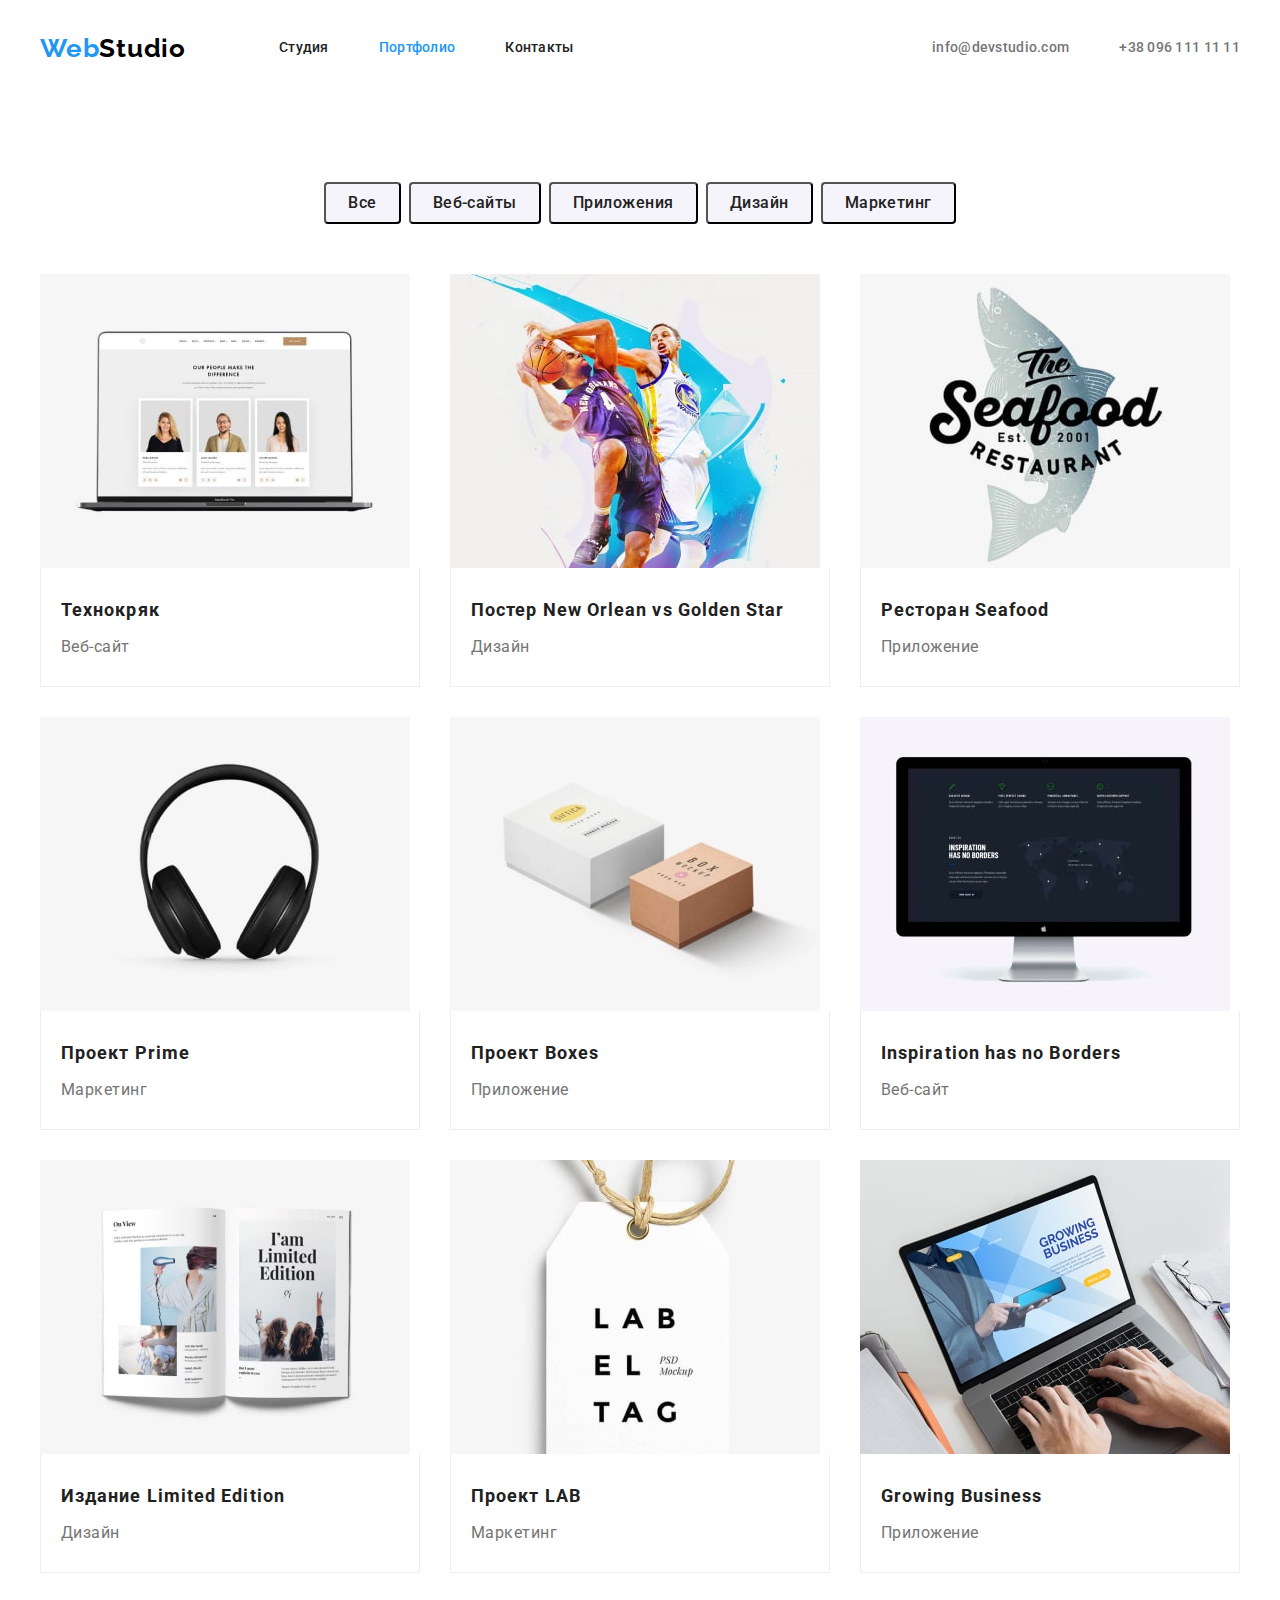
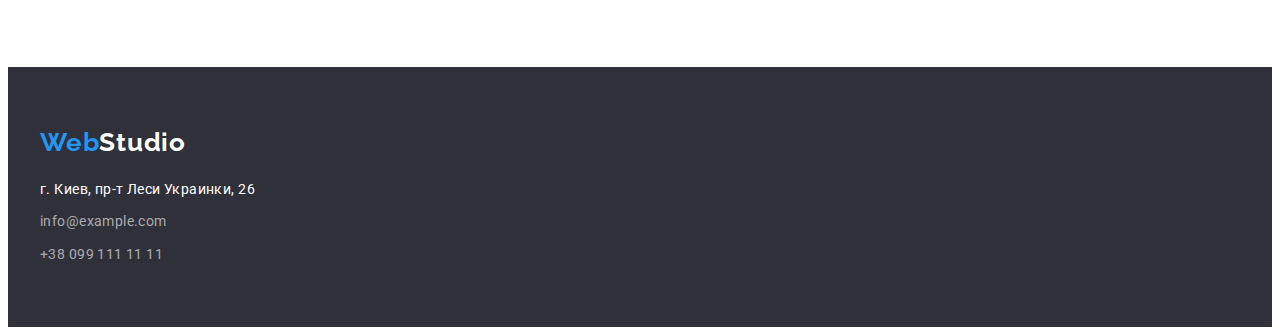
==== portfolio.html @ d0dc1fa3 "add files" ====
<!DOCTYPE html>
<html lang="en">
<head>
    <meta charset="UTF-8">
    <meta http-equiv="X-UA-Compatible" content="IE=edge">
    <meta name="viewport" content="width=device-width, initial-scale=1.0">
    <title>Document</title>
    <link rel="preconnect" href="https://fonts.googleapis.com">
    <link rel="preconnect" href="https://fonts.gstatic.com" crossorigin>
    <link href="https://fonts.googleapis.com/css2?family=Raleway:wght@700&family=Roboto:wght@400;500;700;900&display=swap" rel="stylesheet">
    <link rel="stylesheet" href="https://cdnjs.cloudflare.com/ajax/libs/modern-normalize/1.1.0/modern-normalize.min.css" integrity="sha512-wpPYUAdjBVSE4KJnH1VR1HeZfpl1ub8YT/NKx4PuQ5NmX2tKuGu6U/JRp5y+Y8XG2tV+wKQpNHVUX03MfMFn9Q==" crossorigin="anonymous" referrerpolicy="no-referrer" />
    <link rel="stylesheet" href="css/styles.css">
</head>
<body>
    
<!---------------------HEADER---------------------------->


<header class="header">
    <div class="container header-container">
    <nav class="header-nav">
        <a class="header-logo link" lang="en" href="./"><span class="logo-web">Web</span>Studio</a>
        <ul class="header-list list">
            <li class="header-item">
                <a class="header-link link" href="./index.html">Студия</a></li>
            <li class="header-item">
                <a class="header-link link current" href="./portfolio.html">Портфолио</a></li>
            <li class="header-item">
                <a class="header-link link" href="#0">Контакты</a></li>
        </ul>
    </nav>
    <ul class="list header-adress">
        <li class="header-contacts">
            <a class="header-mail link" href="mailto:info@devstudio.com">info@devstudio.com</a>
        </li>
        <li class="header-contacts">
            <a class="header-tel link" href="tel:+380961111111">+38 096 111 11 11</a>
        </li>
    </ul>
    </div>
</header>


<!---------------------PORTFOLIO---------------------------->

    <main>
        <section class="portfolio">
            <div class="container">
            <h2 class="visually-hidden">Портфолио</h2>
            <ul class="portfolio-list list">
                <li class="btn-item">
                    <button class="portfolio-btn" type="button"><span class="portfolio-btn-text">Все</span></button>
                </li>
                <li class="btn-item">
                    <button class="portfolio-btn" type="button"><span class="portfolio-btn-text">Веб-сайты</span></button>
                </li>
                <li class="btn-item">
                    <button class="portfolio-btn" type="button"><span class="portfolio-btn-text">Приложения</span></button>
                </li>
                <li class="btn-item">
                    <button class="portfolio-btn" type="button"><span class="portfolio-btn-text">Дизайн</span></button>
                </li>
                <li class="btn-item">
                    <button class="portfolio-btn" type="button"><span class="portfolio-btn-text">Маркетинг</span></button>
                </li>
            </ul>
            <ul class="portfolio-photo-list list">
                <li class="portfolio-photo">
                    <img src="./images/portfolio1.jpg" alt="Примеры робот"
                    width="370"
                    height="294">
                    <div class="portfolio-items">
                        <h3 class="portfolio-title">Технокряк</h3>
                        <p class="portfolio-text">Веб-сайт</p>
                    </div>
                </li>
                <li class="portfolio-photo">
                    <img src="./images/portfolio2.jpg" alt="Примеры робот"
                    width="370"
                    height="294">
                    <div class="portfolio-items">
                        <h3 class="portfolio-title">Постер New Orlean vs Golden Star</h3>
                        <p class="portfolio-text">Дизайн</p>
                    </div>
                </li>
                <li class="portfolio-photo">
                    <img src="./images/portfolio3.jpg" alt="Примеры робот"
                    width="370"
                    height="294">
                    <div class="portfolio-items">
                        <h3 class="portfolio-title">Ресторан Seafood</h3>
                        <p class="portfolio-text">Приложение</p>
                    </div>
                </li>
                <li class="portfolio-photo">
                    <img src="./images/portfolio4.jpg" alt="Примеры робот"
                    width="370"
                    height="294">
                    <div class="portfolio-items">
                        <h3 class="portfolio-title">Проект Prime</h3>
                        <p class="portfolio-text">Маркетинг</p>
                    </div>
                </li>
                <li class="portfolio-photo">
                    <img src="./images/portfolio5.jpg" alt="Примеры робот"
                    width="370"
                    height="294">
                    <div class="portfolio-items">
                        <h3 class="portfolio-title">Проект Boxes</h3>
                        <p class="portfolio-text">Приложение</p>
                    </div>
                </li>
                <li class="portfolio-photo">
                    <img src="./images/portfolio6.jpg" alt="Примеры робот"
                    width="370"
                    height="294">
                    <div class="portfolio-items">
                        <h3 class="portfolio-title">Inspiration has no Borders</h3>
                        <p class="portfolio-text">Веб-сайт</p>
                    </div>
                </li>
                <li class="portfolio-photo">
                    <img src="./images/portfolio7.jpg" alt="Примеры робот"
                    width="370"
                    height="294">
                    <div class="portfolio-items">
                        <h3 class="portfolio-title">Издание Limited Edition</h3>
                        <p class="portfolio-text">Дизайн</p>
                    </div>
                </li>
                <li class="portfolio-photo">
                    <img src="./images/portfolio8.jpg" alt="Примеры робот"
                    width="370"
                    height="294">
                    <div class="portfolio-items">
                        <h3 class="portfolio-title">Проект LAB</h3>
                        <p class="portfolio-text">Маркетинг</p>
                    </div>
                </li>
                <li class="portfolio-photo">
                    <img src="./images/portfolio9.jpg" alt="Примеры робот"
                    width="370"
                    height="294">
                    <div class="portfolio-items">
                        <h3 class="portfolio-title">Growing Business</h3>
                        <p class="portfolio-text">Приложение</p>
                    </div>
                </li>
            </ul>
        </div>
        </section>
    </main>

<!---------------------FOOTER---------------------------->

<footer class="footer">
    <div class="container footer-container">
        <a class="footer-logo link" lang="en" href="./"><span class="logo-web">Web</span>Studio</a>
        <address>
            <ul class="footer-address list">
                <li class="footer-items">
                    <a class="footer-map link" href="https://goo.gl/maps/rfm62vgh137MeAdR9"
                    target="_blank" rel="noopener noreferrer"
                    >г. Киев, пр-т Леси Украинки, 26</a>
                </li>
                <li class="footer-items">
                    <a class="footer-mail link" href="mailto:info@example.com">info@example.com</a>
                </li>
                <li class="footer-items">
                    <a class="footer-tel link" href="tel:+380991111111">+38 099 111 11 11</a>
                </li>
            </ul>
        </address>
    </div>
</footer>
</body>
</html>

</body>
</html>
---- css/styles.css ----
:root {
    --main-title-color: #212121;
    --second-title-color: #212121;
    --main-text-color: #757575;
    --accent-color: #2196F3;
    --border-color: #EEEEEE;
    --white-color: #FFFFFF;
}

p, h1, h2, h3, h4, h5, h6 {
    margin: 0;
}

ul {
    margin: 0;
    padding: 0;
}

img {
    display: block;
}

.container {
    width: 1200px;
    padding-left: 15px;
    padding-right: 15px;
    margin: 0 auto;
}

body {
    font-family: "Roboto", sans-serif;
}

.list {
    list-style: none;
}

.link {
    text-decoration: none;
}

.visually-hidden {
    position: absolute;
    white-space: nowrap;
    width: 1px;
    height: 1px;
    overflow: hidden;
    border: 0;
    padding: 0;
    clip: rect(0 0 0 0);
    clip-path: inset(50%);
    margin: -1px;
}


/* -----------------------HEADER--------------------- */

.header-nav {
    display: flex;
    align-items: center;
}

.header-container {
    display: flex;
}

.header-adress {
    display: flex;
    align-items: center;
    margin-left: auto;
}

.header-logo {
    margin-right: 93px;
    font-family: Raleway;
    font-weight: 700;
    font-size: 26px;
    line-height: 1.19;
    letter-spacing: 0.03em;
    color: #000000;
}

.logo-web {
    color: #2196F3;
}

.header-item:not(:last-child) {
    margin-right: 50px;
}

.header-list {
    display: flex;
    font-weight: 500;
    font-size: 14px;
    line-height: 1.14;
    letter-spacing: 0.02em;
    color: var(--second-title-color);
}

.header-link {
    font-weight: 500;
    font-size: 14px;
    line-height: 1.14;
    letter-spacing: 0.02em;
    color: var(--second-title-color);
    display: block;
    padding-top: 32px;
    padding-bottom: 32px;
}

.header-link.current {
    color: var(--accent-color);
}

.header-link:hover,
.header-link:focus {
    color: var(--accent-color);
}

.header-contacts:not(:last-child) {
    margin-right: 50px;
}

.header-mail {
    font-style: normal;
    font-weight: 500;
    font-size: 14px;
    line-height: 1.14;
    letter-spacing: 0.02em;
    color: var(--main-text-color);
    display: block;
    padding-top: 32px;
    padding-bottom: 32px;
}

.header-mail:hover,
.header-mail:focus {
    color: var(--accent-color);
}

.header-tel {
    font-style: normal;
    font-weight: 500;
    font-size: 14px;
    line-height: 1.14;
    letter-spacing: 0.02em;
    color: var(--main-text-color);
    display: block;
    padding-top: 32px;
    padding-bottom: 32px;
}

.header-tel:hover,
.header-tel:focus {
    color: var(--accent-color);
}

    
/* -----------------------HERO--------------------- */


.hero {
    background-color: #2F303A;
    padding-top: 200px;
    padding-bottom: 200px;
    text-align: center;
}

.hero-title {
    width: 696px;
    margin: 0 auto;
    margin-bottom: 30px;
    font-weight: 900;
    font-size: 44px;
    line-height: 1.36;
    text-align: center;
    letter-spacing: 0.06em;
    text-transform: uppercase;
    color: var(--white-color);
}

.hero-btn {
    padding: 10px 32px;
    font-family: inherit;
    cursor: pointer;
    background: #2196F3;
    box-shadow: 0px 4px 4px rgba(0, 0, 0, 0.15);
    border-radius: 4px;
}

.hero-btn-text {
    font-weight: 700;
    font-size: 16px;
    line-height: 1.87;
    align-items: center;
    text-align: center;
    letter-spacing: 0.06em;
    color: var(--white-color);
}

.hero-btn:hover,
.hero-btn:focus {
    background: #188CE8;
}


/* -----------------------PECULIARITIES--------------------- */

.pecu {
    padding-top: 94px;
}

.pecu-box {
    display: flex;
    flex-direction: row;
}

.pecu-box:not(:last-child) {
    margin-right: 30px;
}

.pecu-details {
    width: 270px;
}

.pecu-details:not(:last-child) {
    margin-right: 30px;
}

.pecu-subtitle {
    margin-bottom: 10px;
    font-weight: 700;
    font-size: 14px;
    line-height: 1.14;
    letter-spacing: 0.03em;
    text-transform: uppercase;
    color: var(--second-title-color);
}

.pecu-text {
    font-weight: 400;
    font-size: 14px;
    line-height: 1.71;
    letter-spacing: 0.03em;
    color: var(--main-text-color);
}

.classes {
    padding-top: 94px;
    padding-bottom: 94px;
}
.pecu-title {
    margin-bottom: 50px;
    font-weight: 700;
    font-size: 36px;
    line-height: 1.17;
    text-align: center;
    letter-spacing: 0.03em;
    color: var(--main-title-color);
}

.pecu-photo {
    display: flex;
}

.pecu-item:not(:last-child) {
    margin-right: 30px;
}

/* -----------------------TEAM--------------------- */


.team {
    background-color: #F5F4FA;
    padding-top: 94px;
    padding-bottom: 94px;
}

.team-title {
    align-items: center;
    font-weight: bold;
    font-size: 36px;
    line-height: 1.17;
    text-align: center;
    letter-spacing: 0.03em;
    color: var(--main-title-color);
    margin-bottom: 50px;
}

.team-list {
    display: flex;
}

.team-photo {
    width: 270px;
    background: var(--white-color);

}

.team-photo:not(:last-child) {
    margin-right: 30px;
}

.team-box {
    padding-top: 30px;
    padding-bottom: 30px;
    flex-direction: column;
    border-left: 1px solid var(--border-color);
    border-right: 1px solid var(--border-color);
    border-bottom: 1px solid var(--border-color);
}

.team-subtitle {
    text-align: center;
    margin-bottom: 10px;
    font-weight: 500;
    font-size: 16px;
    line-height: 1.19;
    letter-spacing: 0.03em;
    color: var(--second-title-color);
}

.team-text {
    text-align: center;
    font-weight: 400;
    font-size: 16px;
    line-height: 1.19;
    letter-spacing: 0.03em;
    color: var(--main-text-color);
}


/* -----------------------FOOTER--------------------- */


footer { 
    background: #2F303A;
    padding-top: 60px;
    padding-bottom: 60px;
}

.footer-logo {
    display: block;
    margin-bottom: 20px;
    font-family: Raleway;
    font-weight: 700;
    font-size: 26px;
    line-height: 1.19;
    letter-spacing: 0.03em;
    color: var(--white-color);
}

.logo-web {
    font-family: Raleway;
    font-weight: 700;
    font-size: 26px;
    line-height: 1.19;
    letter-spacing: 0.03em;
    color: #2196F3;
}

.footer-address a:hover,
.footer-address a:focus {
    color: var(--accent-color);
}

.footer-items:not(:last-child) {
    margin-bottom: 9px;
}

.footer-map {
    font-style: normal;
    font-weight: 400;
    font-size: 14px;
    line-height: 1.71;
    letter-spacing: 0.03em;
    color: var(--white-color);
}

.footer-mail {
    font-style: normal;
    font-weight: 400;
    font-size: 14px;
    line-height: 1.71;
    letter-spacing: 0.03em;
    color: rgba(255, 255, 255, 0.6);
}

.footer-tel {
    font-style: normal;
    font-weight: 400;
    font-size: 14px;
    line-height: 1.71;
    letter-spacing: 0.03em;
    color: rgba(255, 255, 255, 0.6);
}


/* -----------------------LIST TWO--------------------- */
/* -----------------------PORTFOLIO--------------------- */

.portfolio {
    padding-top: 94px;
    padding-bottom: 94px;
}

.portfolio-list {
    display: flex;
    justify-content: center;
    margin-bottom: 50px;
}

.btn-item:not(:last-child) {
    margin-right: 8px;
}
.portfolio-btn {
    padding: 6px 22px;
    font-family: inherit;
    cursor: pointer;
    background: #F5F4FA;
    border-radius: 4px;

    font-weight: 500;
    font-size: 16px;
    line-height: 1.62;
    text-align: center;
    letter-spacing: 0.03em;
    color: #212121;
}

.portfolio-btn:hover,
.portfolio-btn:focus {
    background: var(--accent-color);
    color: var(--white-color);
}

.portfolio-photo-list {
    display: flex;
    flex-wrap: wrap;
    margin-top: -30px;
    margin-left: -30px;
}

.portfolio-photo {
    flex-basis: calc((100% - 3 * 30px) / 3);
    margin-top: 30px;
    margin-left: 30px;
    width: 370px;
    background: var(--white-color);
}

.portfolio-items {
    padding: 24px 20px;
    border-left: 1px solid var(--border-color);
    border-right: 1px solid var(--border-color);
    border-bottom: 1px solid var(--border-color);
}

.portfolio-title {
    font-weight: 700;
    font-size: 18px;
    line-height: 2;
    letter-spacing: 0.06em;
    color:var(--main-title-color);
}

.portfolio-text {
    margin-top: 4px;
    font-weight: 400;
    font-size: 16px;
    line-height: 1.87;
    letter-spacing: 0.03em;
    color: var(--main-text-color);
}
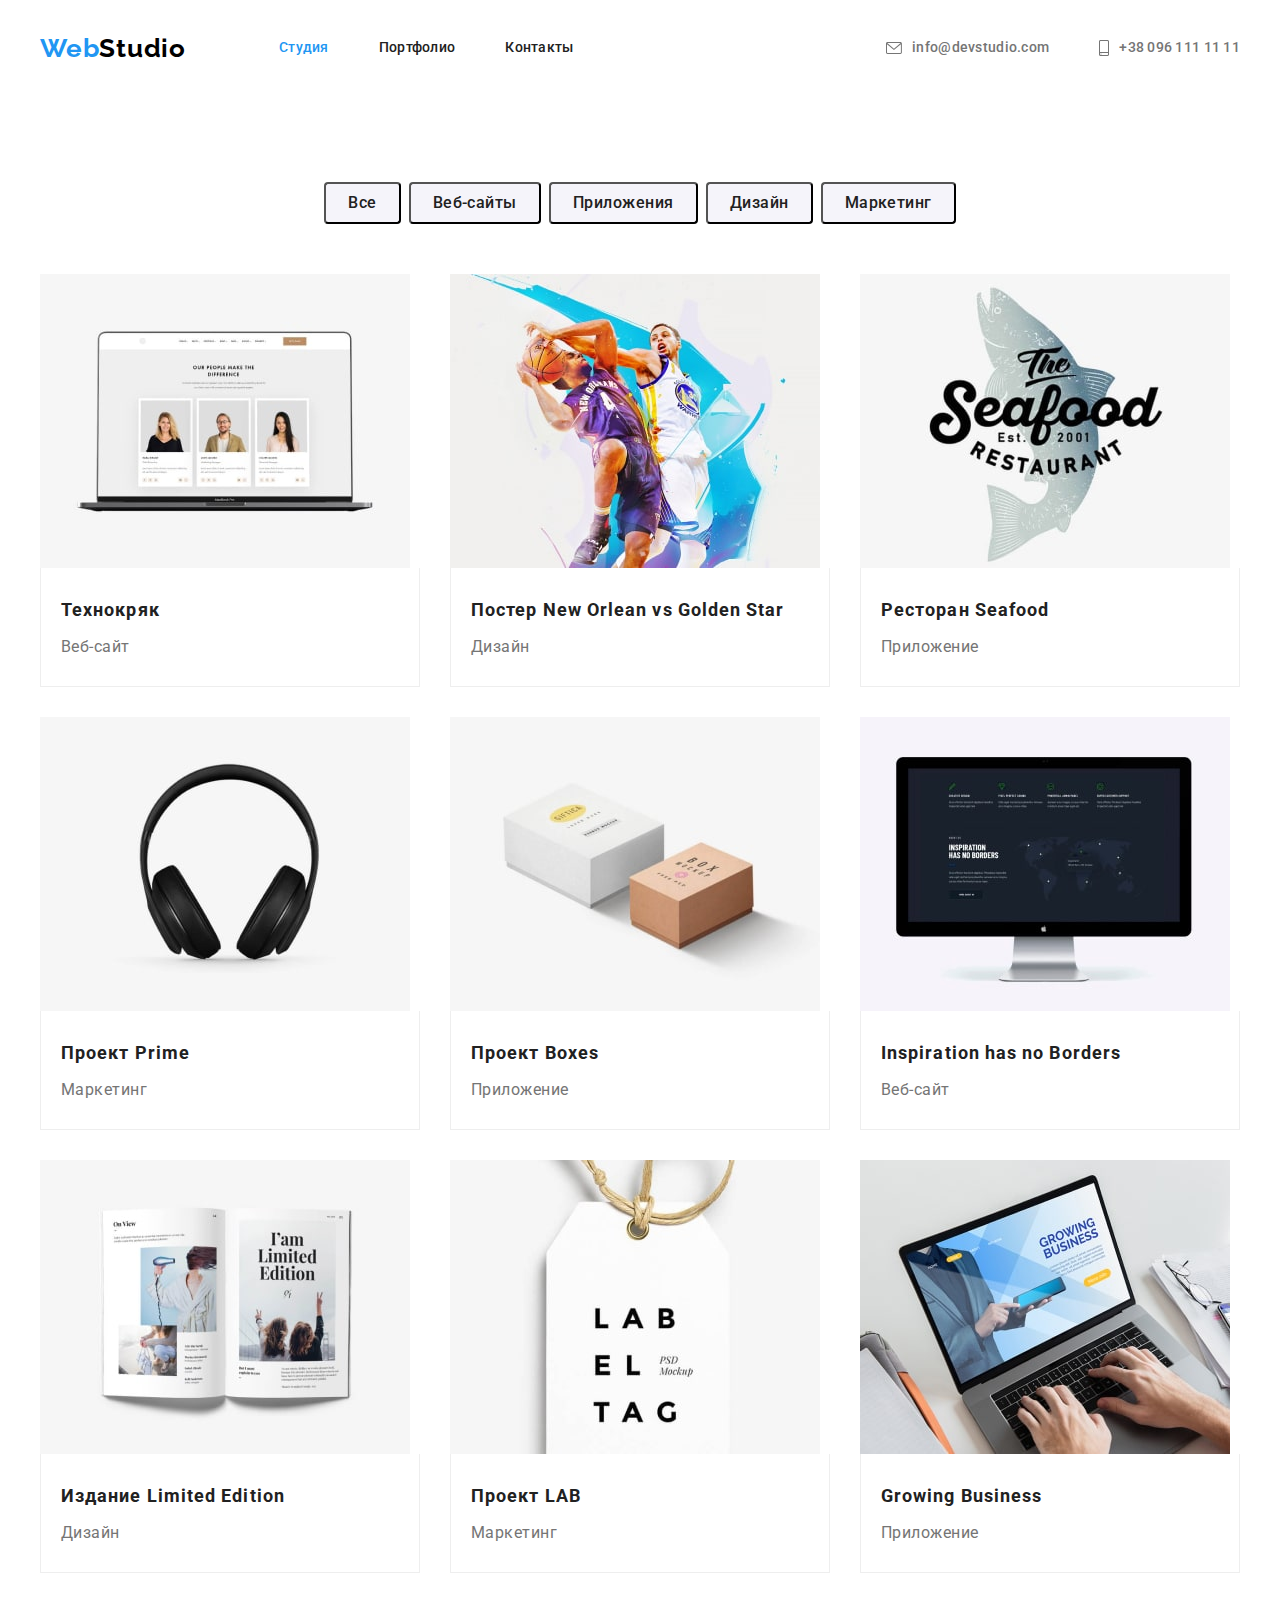
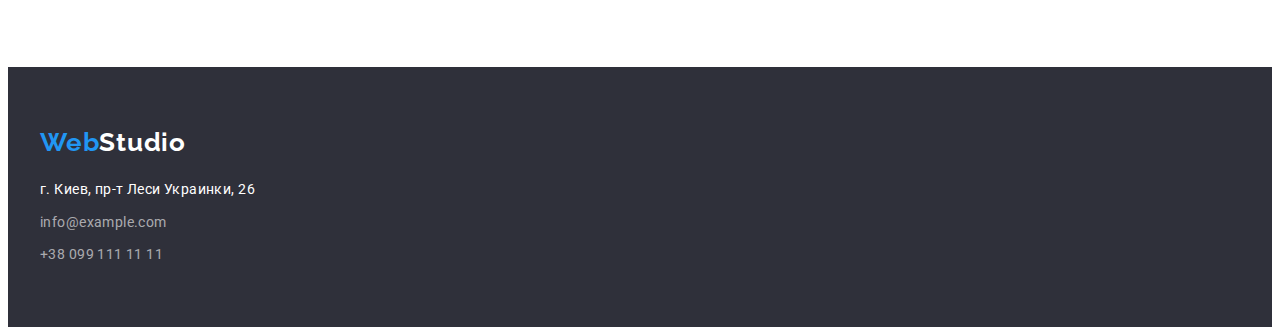
==== commit c9eb37aa: "add header icon" ====
--- a/portfolio.html
+++ b/portfolio.html
@@ -22,19 +22,27 @@
         <a class="header-logo link" lang="en" href="./"><span class="logo-web">Web</span>Studio</a>
         <ul class="header-list list">
             <li class="header-item">
-                <a class="header-link link" href="./index.html">Студия</a></li>
+                <a class="header-link link current" href="./index.html">Студия</a></li>
             <li class="header-item">
-                <a class="header-link link current" href="./portfolio.html">Портфолио</a></li>
+                <a class="header-link link" href="./portfolio.html">Портфолио</a></li>
             <li class="header-item">
                 <a class="header-link link" href="#0">Контакты</a></li>
         </ul>
     </nav>
     <ul class="list header-adress">
         <li class="header-contacts">
-            <a class="header-mail link" href="mailto:info@devstudio.com">info@devstudio.com</a>
+            <a class="header-mail link" href="mailto:info@devstudio.com">
+                <svg class="header-mail-icons" width="16" height="12">
+                    <use href="/images/icons.svg#icon-mail"></use>
+                </svg>
+                info@devstudio.com</a>
         </li>
         <li class="header-contacts">
-            <a class="header-tel link" href="tel:+380961111111">+38 096 111 11 11</a>
+            <a class="header-tel link" href="tel:+380961111111">
+                <svg class="header-tel-icons" width="10" height="16">
+                    <use href="./images/icons.svg#icon-smartphone"></use>
+                </svg>
+                +38 096 111 11 11</a>
         </li>
     </ul>
     </div>
--- a/css/styles.css
+++ b/css/styles.css
@@ -128,9 +128,17 @@
     line-height: 1.14;
     letter-spacing: 0.02em;
     color: var(--main-text-color);
-    display: block;
+
+    display: flex;
+    align-items: center;
+    justify-content: center;
     padding-top: 32px;
     padding-bottom: 32px;
+}
+
+.header-mail-icons {
+    margin-right: 10px;
+    fill: var(--main-text-color);
 }
 
 .header-mail:hover,
@@ -138,6 +146,11 @@
     color: var(--accent-color);
 }
 
+.header-mail:hover .header-mail-icons,
+.header-mail:focus .header-mail-icons {
+    fill: var(--accent-color);
+}
+
 .header-tel {
     font-style: normal;
     font-weight: 500;
@@ -145,9 +158,17 @@
     line-height: 1.14;
     letter-spacing: 0.02em;
     color: var(--main-text-color);
-    display: block;
+
+    display: flex;
+    align-items: center;
+    justify-content: center;
     padding-top: 32px;
     padding-bottom: 32px;
+}
+
+.header-tel-icons {
+    fill: var(--main-text-color);
+    margin-right: 10px;
 }
 
 .header-tel:hover,
@@ -155,12 +176,25 @@
     color: var(--accent-color);
 }
 
+.header-tel:hover .header-tel-icons,
+.header-tel:focus .header-tel-icons {
+    fill: var(--accent-color);
+}
+
     
 /* -----------------------HERO--------------------- */
 
 
 .hero {
     background-color: #2F303A;
+    background-image: linear-gradient(
+    rgba(47, 48, 58, 0.4),
+    rgba(47, 48, 58, 0.4)), url(../images/hero.jpg);
+    background-repeat: no-repeat;
+    background-position: center;
+    background-size: cover;
+    flex-grow: 1;
+
     padding-top: 200px;
     padding-bottom: 200px;
     text-align: center;
@@ -295,6 +329,8 @@
     width: 270px;
     background: var(--white-color);
 
+    box-shadow: 0px 1px 3px rgba(0, 0, 0, 0.12), 0px 1px 1px rgba(0, 0, 0, 0.14), 0px 2px 1px rgba(0, 0, 0, 0.2);
+    border-radius: 0px 0px 4px 4px;
 }
 
 .team-photo:not(:last-child) {
@@ -327,8 +363,63 @@
     line-height: 1.19;
     letter-spacing: 0.03em;
     color: var(--main-text-color);
-}
-
+
+    margin-bottom: 16px;
+}
+
+.team-social-list {
+    display: flex;
+    justify-content: center;
+}
+
+.team-social-item {
+    width: 44px;
+    height: 44px;
+}
+
+.team-social-item:not(:last-child) {
+    margin-right: 10px;
+}
+
+.team-social-link {
+    width: 100%;
+    height: 100%;
+    border-radius: 50%;
+    display: flex;
+    align-items: center;
+    justify-content: center;
+}
+
+.team-social-icon {
+    fill: #AFB1B8;
+}
+
+.team-social-link:hover,
+.team-social-link:focus {
+    background-color: var(--accent-color);
+}
+
+.team-social-link:hover .team-social-icon,
+.team-social-link:focus .team-social-icon {
+    fill: var(--white-color);
+}
+
+/* -----------------------CLIENTS--------------------- */
+
+.clients {
+    padding-top: 94px;
+    padding-bottom: 94px;
+}
+
+.clients-title {
+    font-weight: bold;
+    font-size: 36px;
+    line-height: 1.17;
+    text-align: center;
+    letter-spacing: 0.03em;
+    color: var(--main-title-color);
+    margin-bottom: 50px;
+}
 
 /* -----------------------FOOTER--------------------- */
 
@@ -432,6 +523,9 @@
 .portfolio-btn:focus {
     background: var(--accent-color);
     color: var(--white-color);
+
+    box-shadow: 0px 3px 1px rgba(0, 0, 0, 0.1), 0px 1px 2px rgba(0, 0, 0, 0.08), 0px 2px 2px rgba(0, 0, 0, 0.12);
+    border-radius: 4px;
 }
 
 .portfolio-photo-list {
@@ -449,6 +543,10 @@
     background: var(--white-color);
 }
 
+.portfolio-photo:hover {
+    box-shadow: 0px 1px 1px rgba(0, 0, 0, 0.12), 0px 4px 4px rgba(0, 0, 0, 0.06), 1px 4px 6px rgba(0, 0, 0, 0.16);
+}
+
 .portfolio-items {
     padding: 24px 20px;
     border-left: 1px solid var(--border-color);
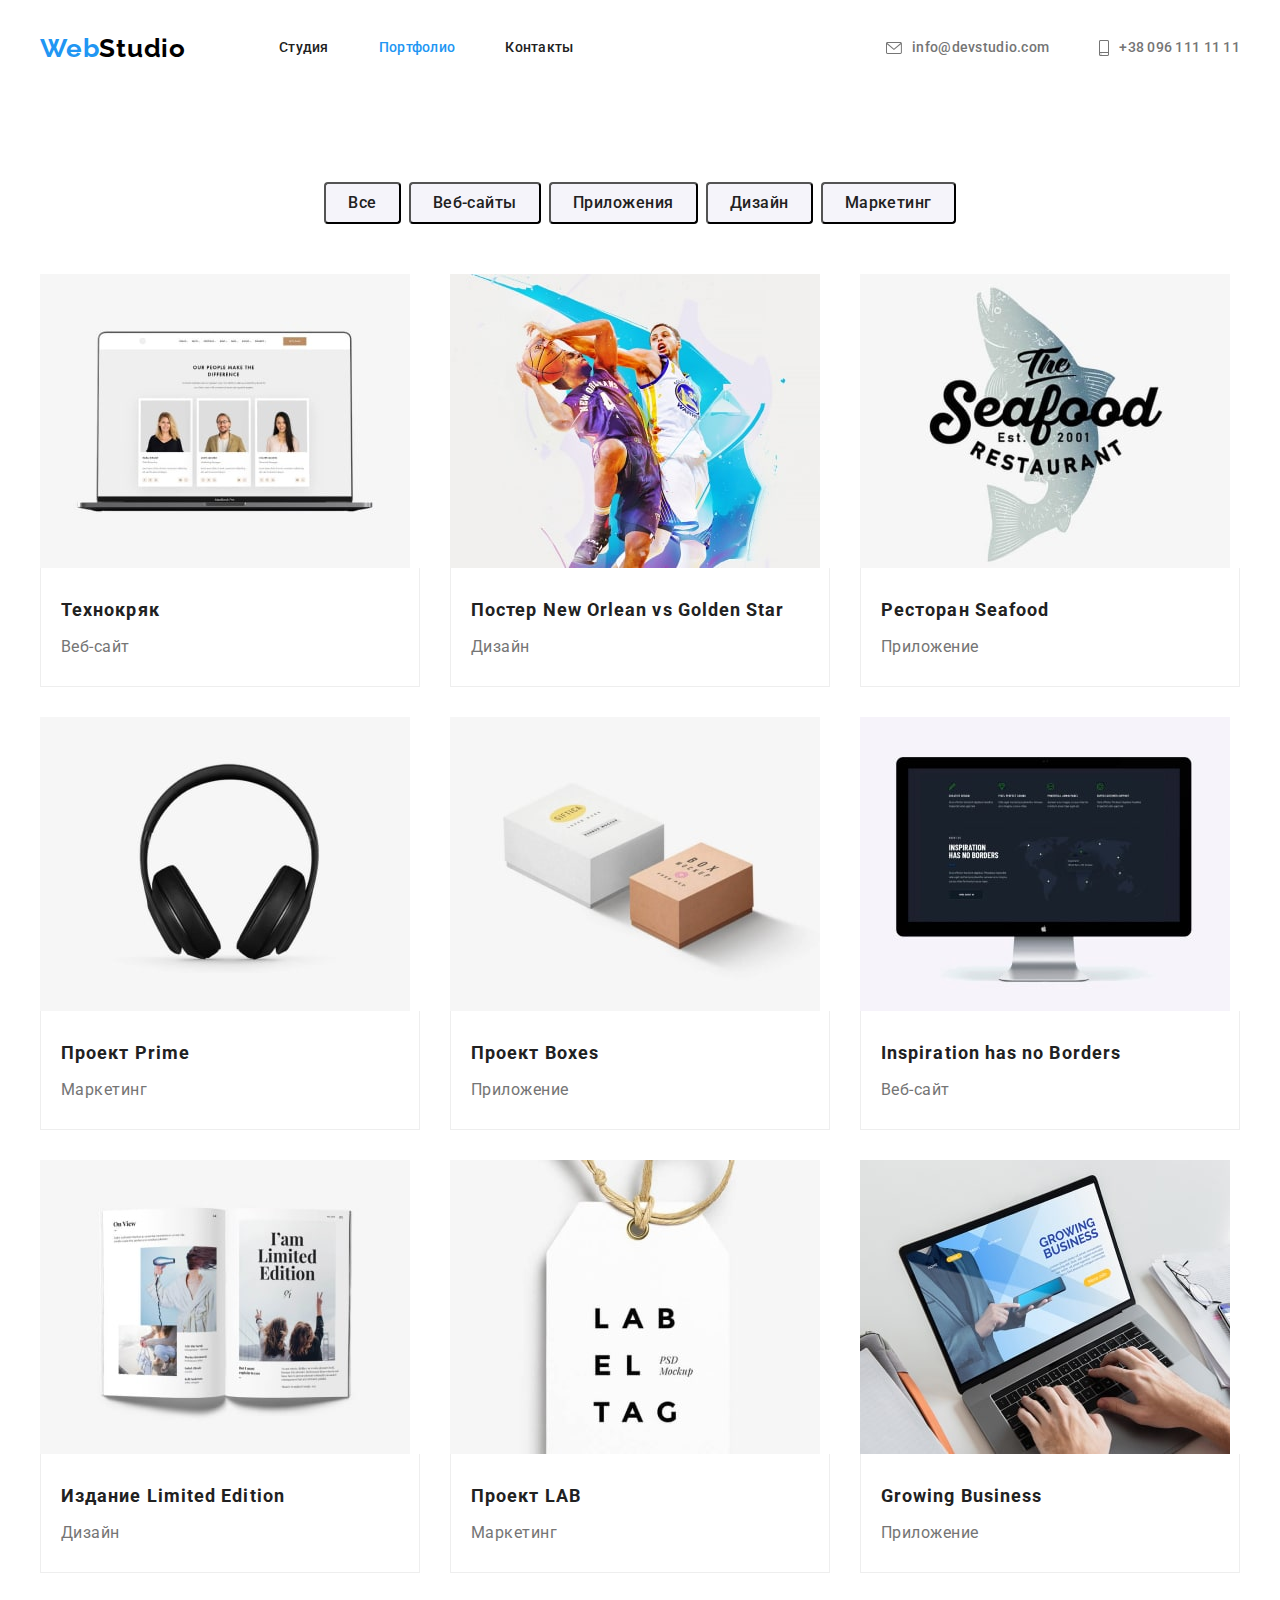
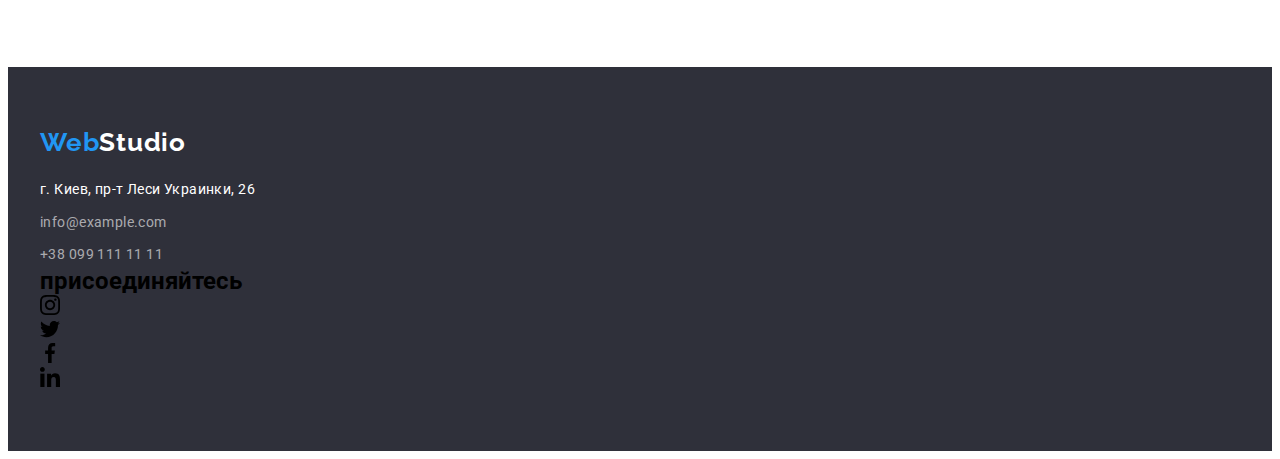
==== commit b3ecf3aa: "add fixes footer" ====
--- a/portfolio.html
+++ b/portfolio.html
@@ -22,9 +22,9 @@
         <a class="header-logo link" lang="en" href="./"><span class="logo-web">Web</span>Studio</a>
         <ul class="header-list list">
             <li class="header-item">
-                <a class="header-link link current" href="./index.html">Студия</a></li>
+                <a class="header-link link" href="./index.html">Студия</a></li>
             <li class="header-item">
-                <a class="header-link link" href="./portfolio.html">Портфолио</a></li>
+                <a class="header-link link current" href="./portfolio.html">Портфолио</a></li>
             <li class="header-item">
                 <a class="header-link link" href="#0">Контакты</a></li>
         </ul>
@@ -162,7 +162,8 @@
 <!---------------------FOOTER---------------------------->
 
 <footer class="footer">
-    <div class="container footer-container">
+    <div class="footer-container container">
+    <div class="adress-container">
         <a class="footer-logo link" lang="en" href="./"><span class="logo-web">Web</span>Studio</a>
         <address>
             <ul class="footer-address list">
@@ -180,6 +181,40 @@
             </ul>
         </address>
     </div>
+    <div class="footer-conect">
+        <h2 class="footer-title">присоединяйтесь</h2>
+        <ul class="footer-social-list list">
+            <li class="footer-social-item">
+                <a class="footer-social-link link" href="">
+                    <svg class="footer-social-icon" width="20" height="20">
+                        <use href="./images/icons.svg#icon-instagram"></use>
+                    </svg>
+                </a>
+            </li>
+            <li class="footer-social-item">
+                <a class="footer-social-link link" href="">
+                    <svg class="footer-social-icon" width="20" height="20">
+                        <use href="./images/icons.svg#icon-twitter"></use>
+                    </svg>
+                </a>
+            </li>
+            <li class="footer-social-item">
+                <a class="footer-social-link link" href="">
+                    <svg class="footer-social-icon" width="20" height="20">
+                        <use href="./images/icons.svg#icon-facebook"></use>
+                    </svg>
+                </a>
+            </li>
+            <li class="footer-social-item">
+                <a class="footer-social-link link" href="">
+                    <svg class="footer-social-icon" width="20" height="20">
+                        <use href="./images/icons.svg#icon-linkedin"></use>
+                    </svg>
+                </a>
+            </li>
+        </ul>
+    </div>
+    </div>
 </footer>
 </body>
 </html>
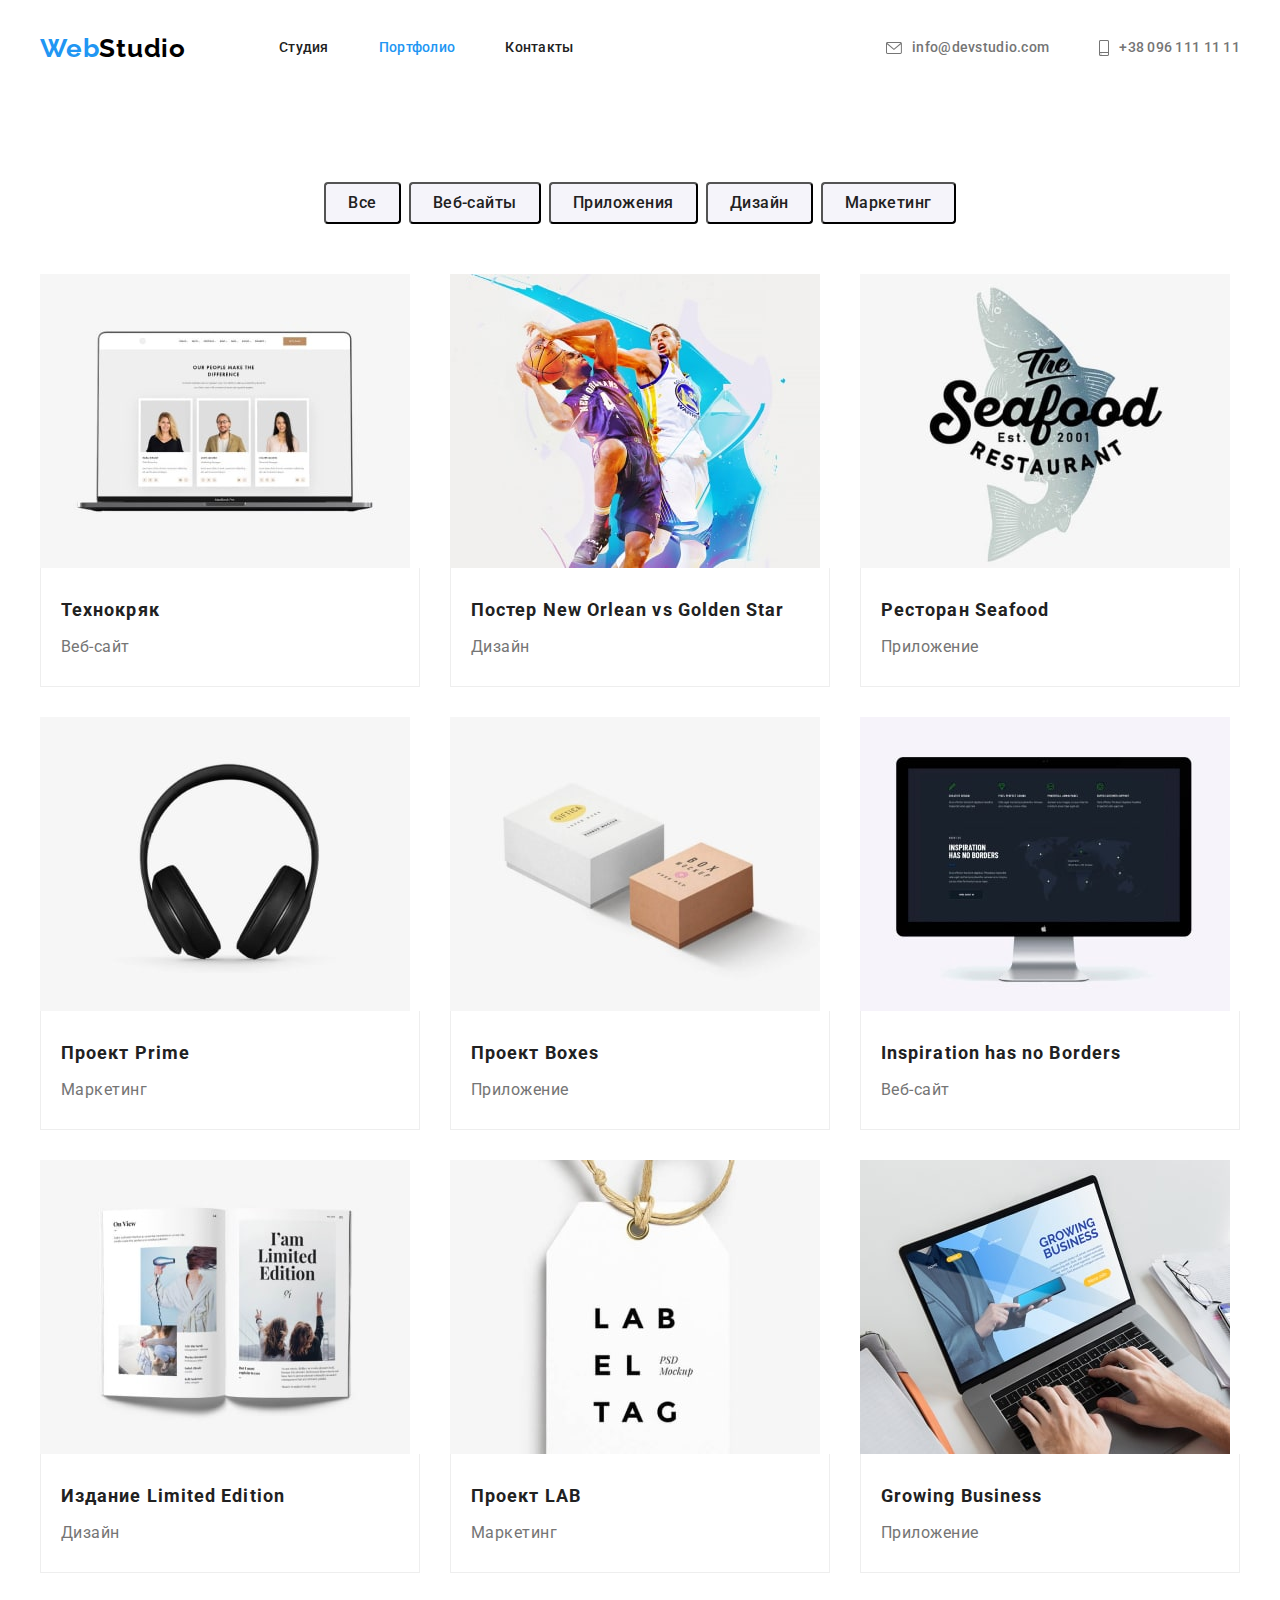
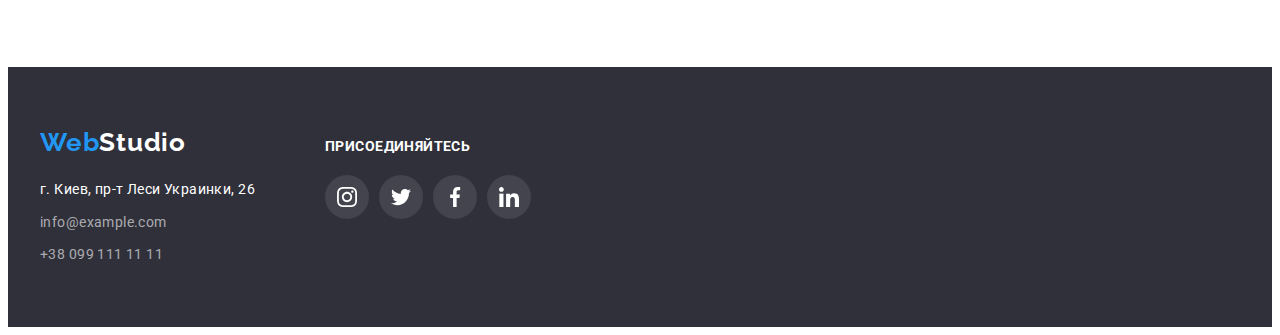
==== commit b7acf3ee: "add header icon" ====
--- a/portfolio.html
+++ b/portfolio.html
@@ -33,7 +33,7 @@
         <li class="header-contacts">
             <a class="header-mail link" href="mailto:info@devstudio.com">
                 <svg class="header-mail-icons" width="16" height="12">
-                    <use href="/images/icons.svg#icon-mail"></use>
+                    <use href="./images/icons.svg#icon-mail"></use>
                 </svg>
                 info@devstudio.com</a>
         </li>
--- a/css/styles.css
+++ b/css/styles.css
@@ -55,13 +55,14 @@
 
 /* -----------------------HEADER--------------------- */
 
+
+.header-container {
+    display: flex;
+}
+
 .header-nav {
     display: flex;
     align-items: center;
-}
-
-.header-container {
-    display: flex;
 }
 
 .header-adress {
@@ -137,8 +138,8 @@
 }
 
 .header-mail-icons {
+    fill: var(--main-text-color);
     margin-right: 10px;
-    fill: var(--main-text-color);
 }
 
 .header-mail:hover,
@@ -253,8 +254,38 @@
     margin-right: 30px;
 }
 
+
 .pecu-details {
     width: 270px;
+}
+
+.pecu-icon::before {
+    display: block;
+    content: '';
+    height: 270px;
+    height: 120px;
+    border-radius: 4px;
+    margin-bottom: 30px;
+    background-color: #F5F4FA;
+    background-repeat: no-repeat;
+    background-position: center;
+}
+
+.pecu-details-antenna::before {
+    background-image: url("../images/antenna.svg");
+}
+
+.pecu-details-clock::before {
+    background-image: url("../images/clock.svg");
+}
+
+.pecu-details-diagram::before {
+    background-image: url("../images/diagram.svg");
+}
+
+.pecu-details-astronaut::before {
+    background-image: url("../images/astronaut.svg");
+    
 }
 
 .pecu-details:not(:last-child) {
@@ -421,6 +452,35 @@
     margin-bottom: 50px;
 }
 
+.clients-item {
+    width: 170px;
+    height: 92px;
+}
+
+.clients-link:hover,
+.clients-link:focus {
+    border-color: var(--accent-color);
+}
+
+.clients-link {
+    width: 100%;
+    height: 100%;
+    display: flex;
+    align-items: center;
+    justify-content: center;
+    border: 1px solid #AFB1B8;
+    border-radius: 4px;
+}
+
+.clients-link-icon {
+    fill: #AFB1B8;
+}
+
+.clients-link:hover .clients-link-icon,
+.clients-link:focus .clients-link-icon {
+    fill: var(--accent-color);
+}
+
 /* -----------------------FOOTER--------------------- */
 
 
@@ -430,6 +490,11 @@
     padding-bottom: 60px;
 }
 
+.footer-container {
+    display: flex;
+    
+}
+
 .footer-logo {
     display: block;
     margin-bottom: 20px;
@@ -485,6 +550,62 @@
     letter-spacing: 0.03em;
     color: rgba(255, 255, 255, 0.6);
 }
+
+.footer-conect {
+    display: flex;
+    flex-direction: column;
+    margin-top: 12px;
+    margin-left: 70px;
+    
+}
+
+.footer-title {
+    margin-bottom: 20px;
+
+    font-style: normal;
+    font-weight: 700;
+    font-size: 14px;
+    line-height: 1.14;
+    letter-spacing: 0.03em;
+    text-transform: uppercase;
+    color: var(--white-color);
+    }
+
+
+.footer-social-list {
+    display: flex;
+    align-items: center;
+}
+
+.footer-social-item {
+    width: 44px;
+    height: 44px;
+    background-color: #43444D;
+    border-radius: 50%;
+}
+
+.footer-social-item:hover,
+.footer-social-item:focus {
+    background-color: var(--accent-color);
+}
+
+.footer-social-item:not(:last-child) {
+    margin-right: 10px;
+}
+
+.footer-social-link {
+    width: 100%;
+    height: 100%;
+
+    display: flex;
+    align-items: center;
+    justify-content: center;
+}
+
+.footer-social-icon {
+    fill: var(--white-color);
+}
+
 
 
 /* -----------------------LIST TWO--------------------- */
